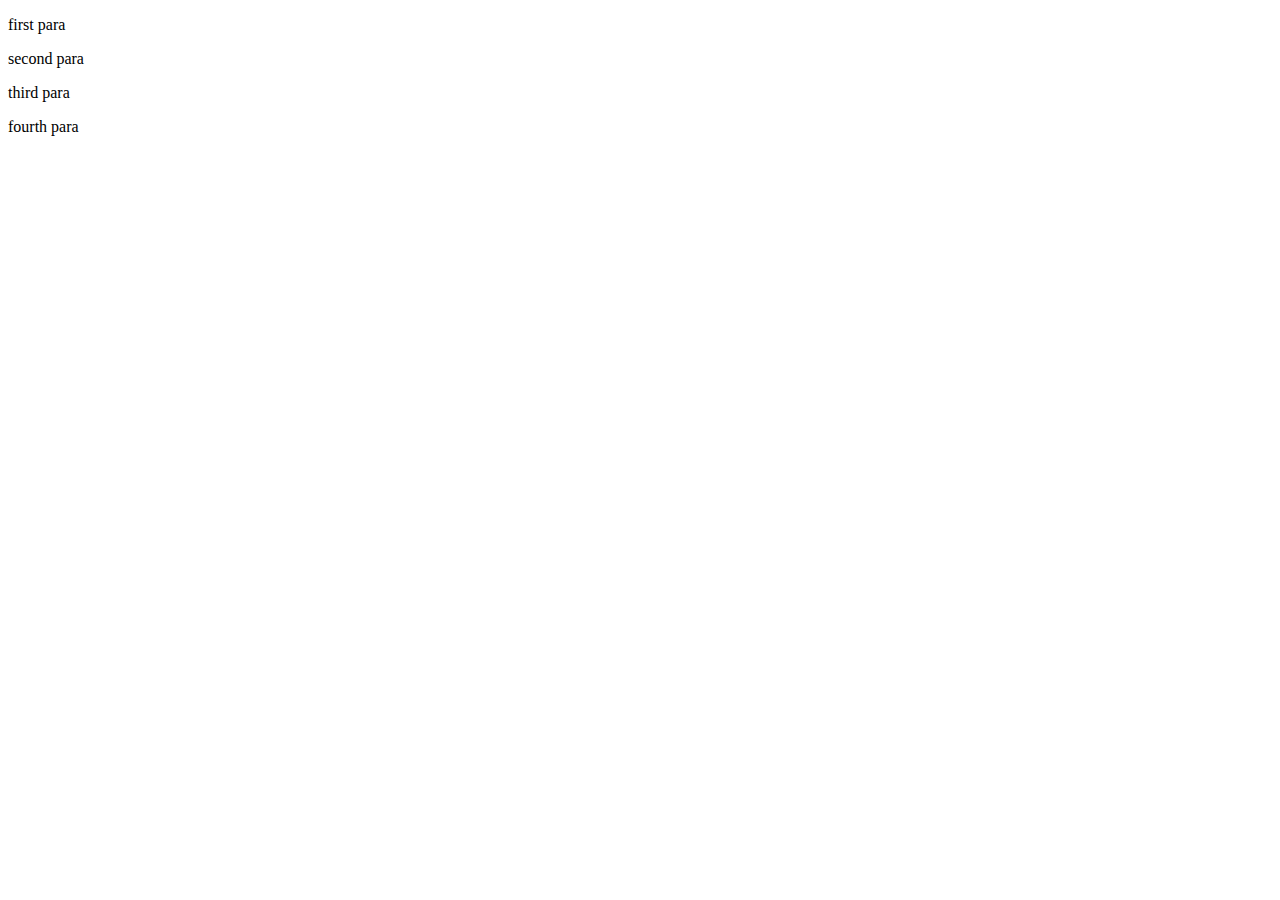
==== lecture40/index.html @ 4a674368 "commited" ====
<!DOCTYPE html>
<html lang="en">
<head>
    <meta charset="UTF-8">
    <meta name="viewport" content="width=device-width, initial-scale=1.0">
    <title>Document</title>
</head>
<body>
    <p id="fpara">first para</p>
    <p id="spara">second para</p>
    <p id="tpara">third para</p>
    <p id="ftpara ">fourth para</p>
    <script src="index.js"></script>
</body>
</html>
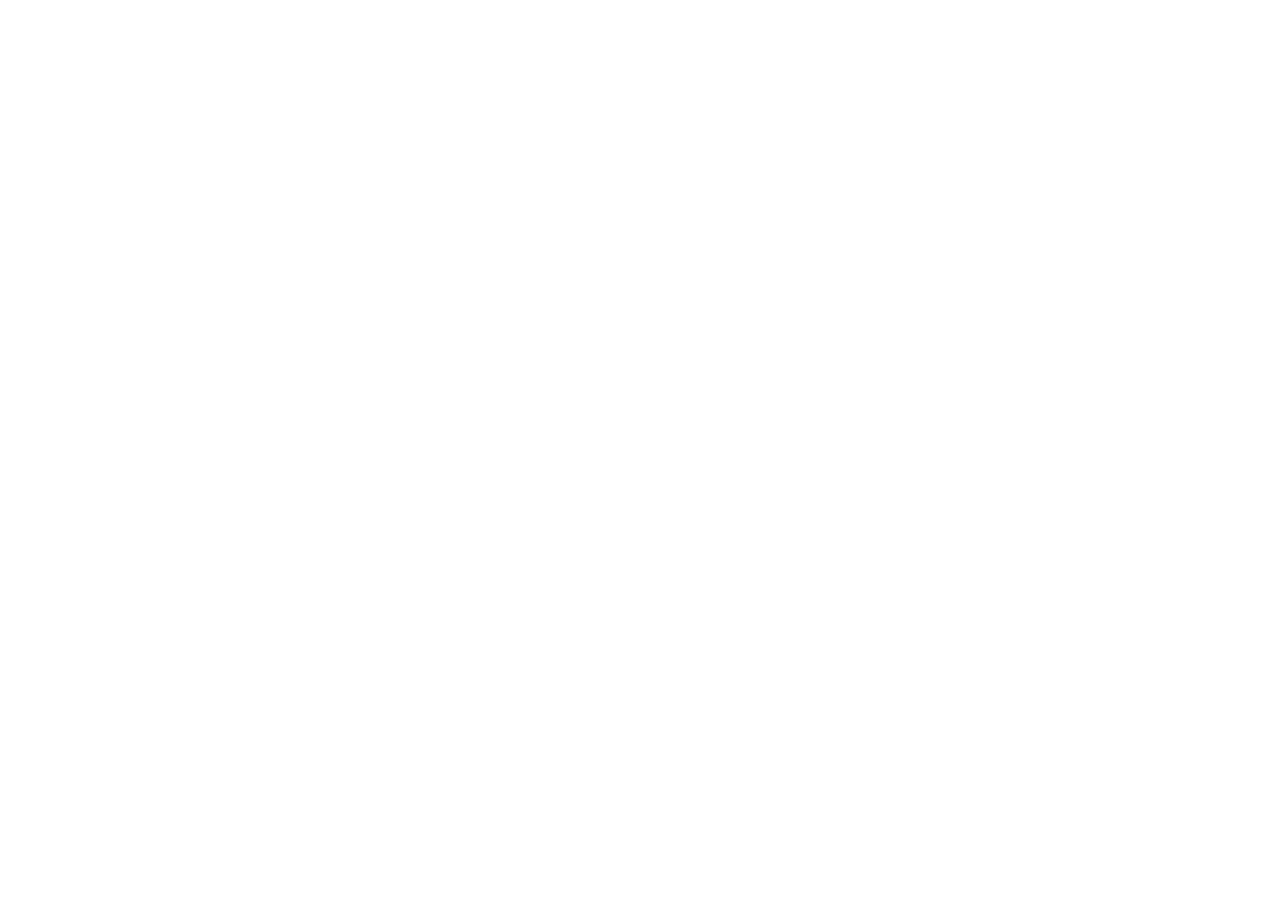
==== commit b03dd49b: "commited" ====
--- a/lecture40/index.html
+++ b/lecture40/index.html
@@ -6,10 +6,6 @@
     <title>Document</title>
 </head>
 <body>
-    <p id="fpara">first para</p>
-    <p id="spara">second para</p>
-    <p id="tpara">third para</p>
-    <p id="ftpara ">fourth para</p>
-    <script src="index.js"></script>
+   
 </body>
 </html>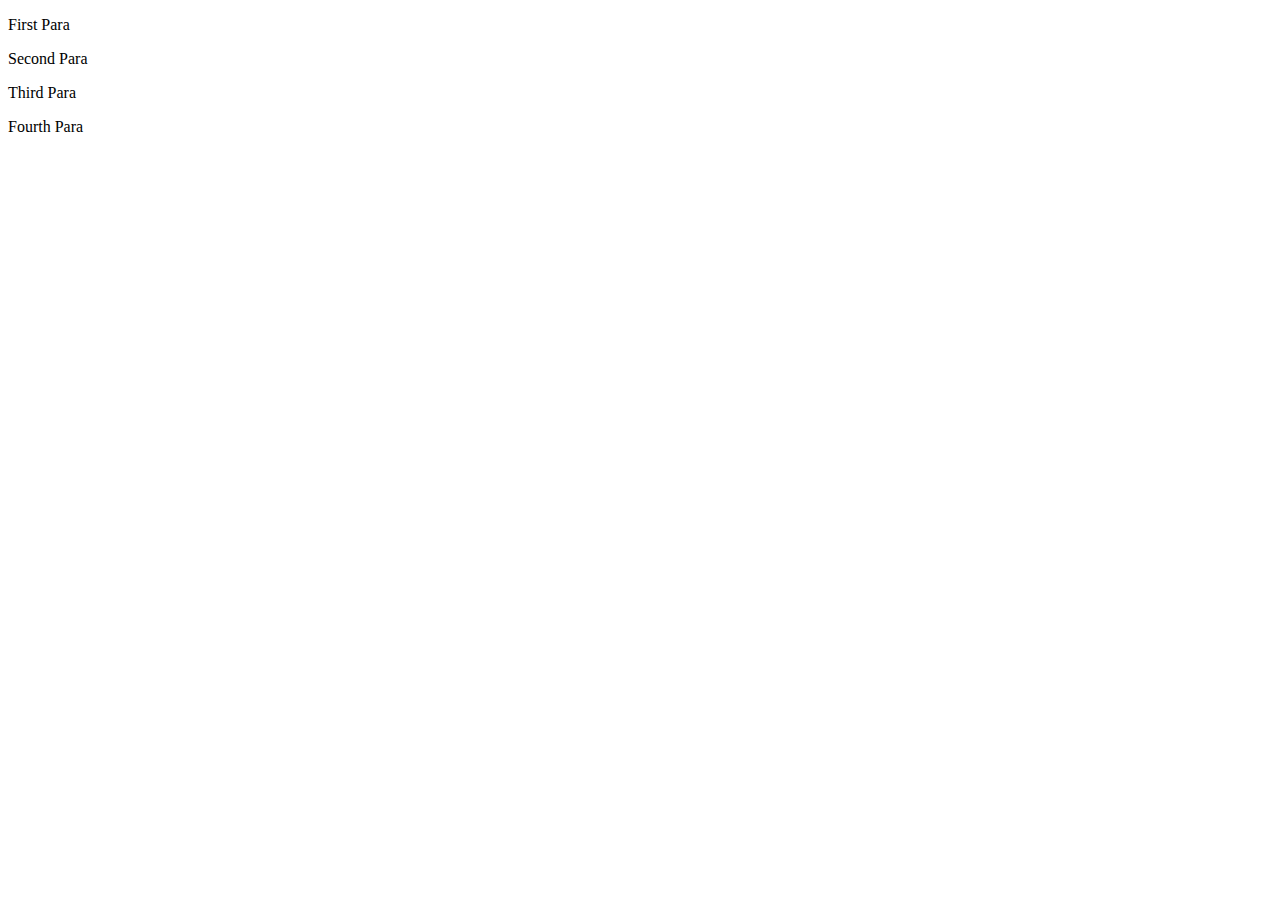
==== commit f06d4dcc: "commited" ====
--- a/lecture40/index.html
+++ b/lecture40/index.html
@@ -6,6 +6,10 @@
     <title>Document</title>
 </head>
 <body>
-   
+    <p id="fpara">First Para</p>
+    <p id="spara">Second Para</p>
+    <p id="tpara">Third Para</p>
+    <p id="fthpara">Fourth Para</p>
+    <script src="index.js"></script>
 </body>
 </html>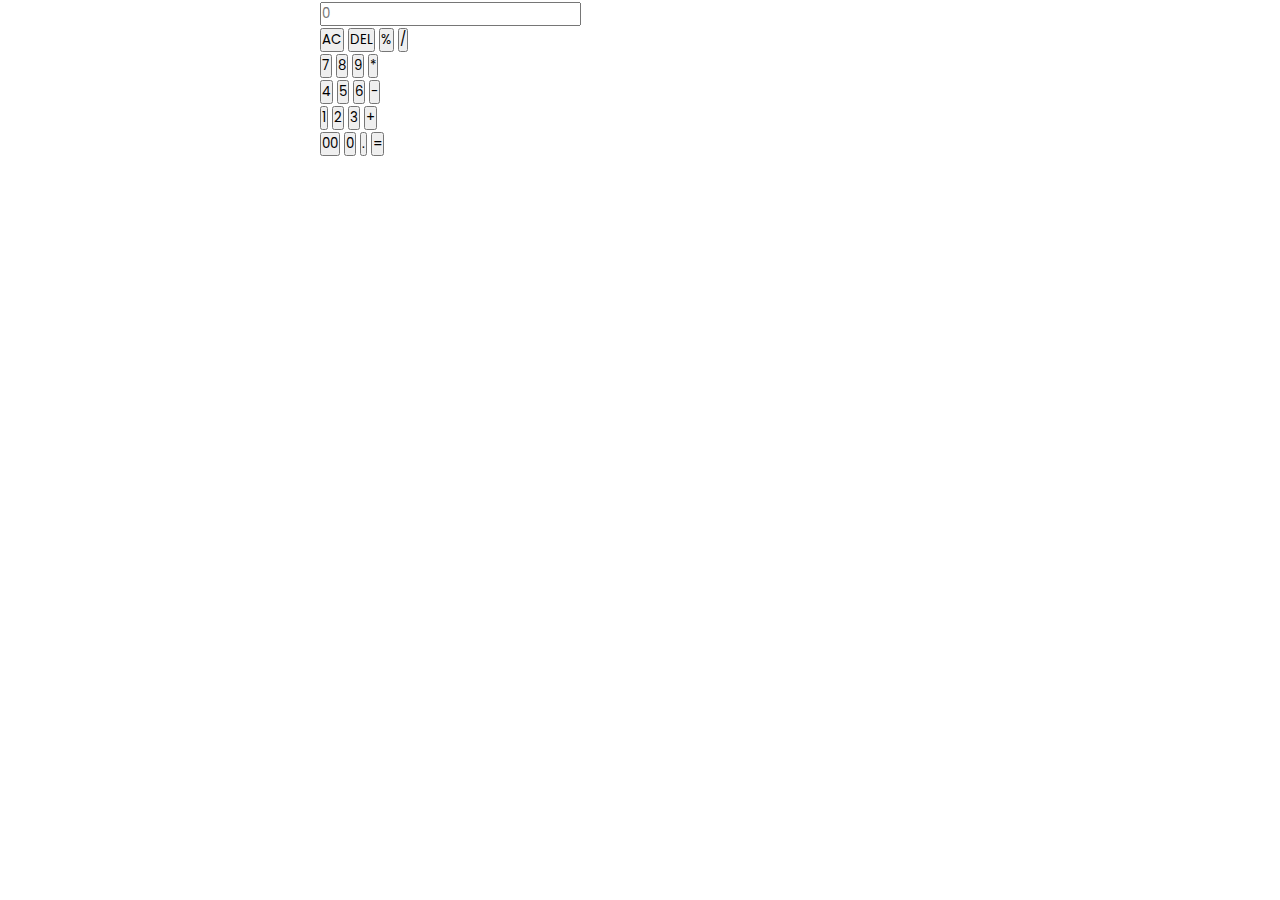
==== commit bafeaba3: "commited" ====
--- a/lecture40/index.html
+++ b/lecture40/index.html
@@ -3,13 +3,42 @@
 <head>
     <meta charset="UTF-8">
     <meta name="viewport" content="width=device-width, initial-scale=1.0">
-    <title>Document</title>
+    <link rel="stylesheet" href="style.css">
+    <title>Calculator</title>
 </head>
 <body>
-    <p id="fpara">First Para</p>
-    <p id="spara">Second Para</p>
-    <p id="tpara">Third Para</p>
-    <p id="fthpara">Fourth Para</p>
-    <script src="index.js"></script>
+    <div class="Calculator">
+        <input type="text" placeholder="0">
+       <div> 
+        <button>AC</button>
+        <button>DEL</button>
+        <button>%</button>
+        <button>/</button>
+    </div>
+    <div> 
+        <button>7</button>
+        <button>8</button>
+        <button>9</button>
+        <button>*</button>
+    </div>
+    <div> 
+        <button>4</button>
+        <button>5</button>
+        <button>6</button>
+        <button>-</button>
+    </div>
+    <div> 
+        <button>1</button>
+        <button>2</button>
+        <button>3</button>
+        <button>+</button>
+    </div>
+    <div> 
+        <button>00</button>
+        <button>0</button>
+        <button>.</button>
+        <button>=</button>
+    </div>
+    </div>
 </body>
 </html>--- a/lecture40/style.css
+++ b/lecture40/style.css
@@ -0,0 +1,16 @@
+@import url('https://fonts.googleapis.com/css2?family=Poppins:ital,wght@0,100;0,200;0,300;0,400;0,600;0,700;0,800;0,900;1,100;1,200;1,300;1,400;1,500;1,600;1,700;1,800;1,900&display=swap');
+*{
+    margin: 0;
+    padding: 0;
+    box-sizing: border-box;
+    font-family: 'poppins', sans-serif;
+}
+
+body{
+   height: 100%; 
+   width: 100vh;
+   display: flex;
+   justify-content: center;
+   align-items: center;
+   background:linear-gradent(45deg,#0a0a0a, #3a4452);
+}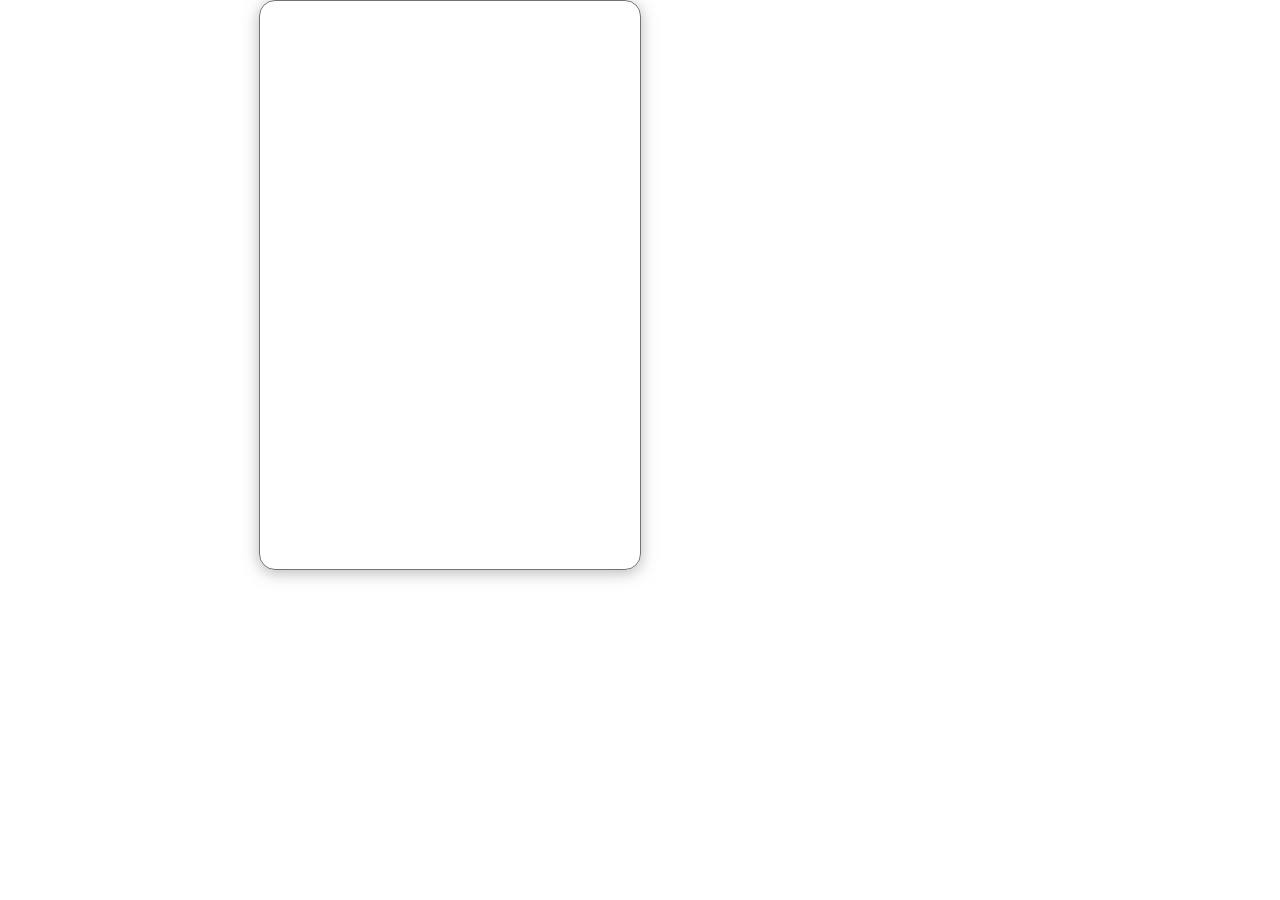
==== commit 968c3c60: "commited" ====
--- a/lecture40/index.html
+++ b/lecture40/index.html
@@ -37,7 +37,7 @@
         <button>00</button>
         <button>0</button>
         <button>.</button>
-        <button>=</button>
+        <button class="equalbtn">=</button>
     </div>
     </div>
 </body>
--- a/lecture40/style.css
+++ b/lecture40/style.css
@@ -13,4 +13,39 @@
    justify-content: center;
    align-items: center;
    background:linear-gradent(45deg,#0a0a0a, #3a4452);
-}+}
+.Calculator{
+    border: 1px solid #717377;
+    padding: 20px;
+    border-radius: 16px;
+    background: transparent;
+    box-shadow:0px 3px 15px rgba(113,115 ,119,0.5) ;
+}
+
+input{
+    width:320px;
+    border: none;
+    padding: 24px;
+    margin: 10px;
+    background:transparent;
+    box-shadow:0px 3px 15px rgbs(84,84,84,0.1) ;
+    font-size: 40px;
+    text-align: right;
+    cursor:pointer;
+}
+input::placeholder{
+    color: #ffffff;
+}
+button{
+    border: none;
+    width: 60px;
+    height:60px ;
+    margin:10px;
+    border-radius: 50%;
+    background-color:transparent ;
+    color: #ffffff;
+font-size: 20px;
+box-shadow:-8px -8px 15px rgba(255,255,255,0.1 );
+cursor: pointer;
+}
+.equalbtn
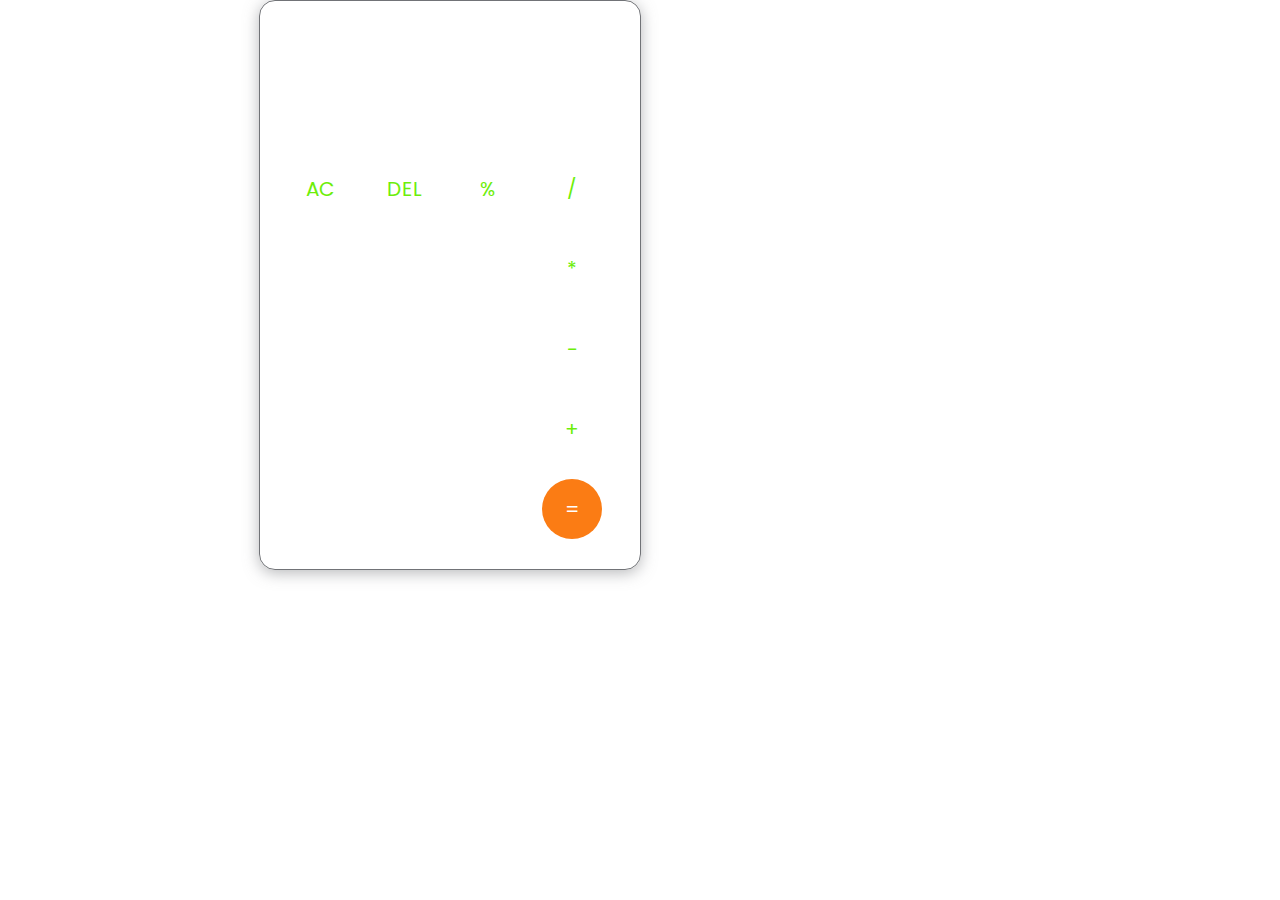
==== commit 578f3c16: "commited" ====
--- a/lecture40/index.html
+++ b/lecture40/index.html
@@ -10,28 +10,28 @@
     <div class="Calculator">
         <input type="text" placeholder="0">
        <div> 
-        <button>AC</button>
-        <button>DEL</button>
-        <button>%</button>
-        <button>/</button>
+        <button class="operator">AC</button>
+        <button class="operator">DEL</button>
+        <button class="operator">%</button>
+        <button class="operator">/</button>
     </div>
     <div> 
         <button>7</button>
         <button>8</button>
         <button>9</button>
-        <button>*</button>
+        <button class="operator">*</button>
     </div>
     <div> 
         <button>4</button>
         <button>5</button>
         <button>6</button>
-        <button>-</button>
+        <button class="operator">-</button>
     </div>
     <div> 
         <button>1</button>
         <button>2</button>
         <button>3</button>
-        <button>+</button>
+        <button class="operator">+</button>
     </div>
     <div> 
         <button>00</button>
--- a/lecture40/style.css
+++ b/lecture40/style.css
@@ -48,4 +48,9 @@
 box-shadow:-8px -8px 15px rgba(255,255,255,0.1 );
 cursor: pointer;
 }
-.equalbtn
+.equalbtn{
+    background:#fb7c14;
+}
+.operator{
+    color:#6dee0a;
+}
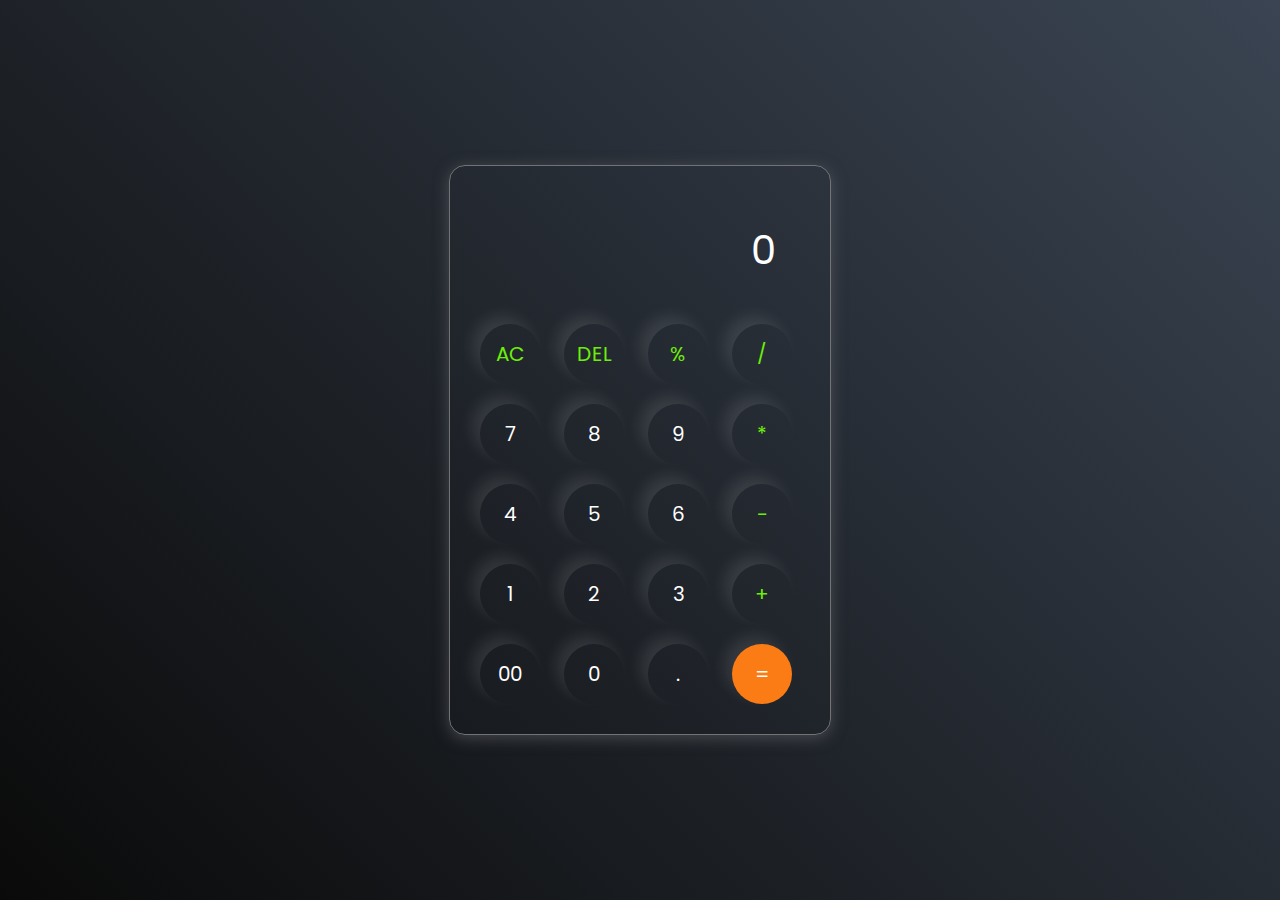
==== commit a848f382: "commited" ====
--- a/lecture40/index.html
+++ b/lecture40/index.html
@@ -8,7 +8,7 @@
 </head>
 <body>
     <div class="Calculator">
-        <input type="text" placeholder="0">
+        <input type="text" placeholder="0" id="inputBox">
        <div> 
         <button class="operator">AC</button>
         <button class="operator">DEL</button>
@@ -40,5 +40,6 @@
         <button class="equalbtn">=</button>
     </div>
     </div>
+    <script src="index.js"></script>
 </body>
 </html>--- a/lecture40/style.css
+++ b/lecture40/style.css
@@ -1,4 +1,4 @@
-@import url('https://fonts.googleapis.com/css2?family=Poppins:ital,wght@0,100;0,200;0,300;0,400;0,600;0,700;0,800;0,900;1,100;1,200;1,300;1,400;1,500;1,600;1,700;1,800;1,900&display=swap');
+@import url('https://fonts.googleapis.com/css2?family=Poppins:wght@500&display=swap');
 *{
     margin: 0;
     padding: 0;
@@ -7,12 +7,12 @@
 }
 
 body{
-   height: 100%; 
-   width: 100vh;
+   height: 100vh; 
+   width: 100%;
    display: flex;
    justify-content: center;
    align-items: center;
-   background:linear-gradent(45deg,#0a0a0a, #3a4452);
+   background:linear-gradient(45deg,#0a0a0a, #3a4452);
 }
 .Calculator{
     border: 1px solid #717377;
@@ -28,10 +28,11 @@
     padding: 24px;
     margin: 10px;
     background:transparent;
-    box-shadow:0px 3px 15px rgbs(84,84,84,0.1) ;
+    box-shadow:0px 3px 15px rgbs(84,84,84,0.1);
     font-size: 40px;
-    text-align: right;
+    text-align:right;
     cursor:pointer;
+    color:#ffffff;
 }
 input::placeholder{
     color: #ffffff;
